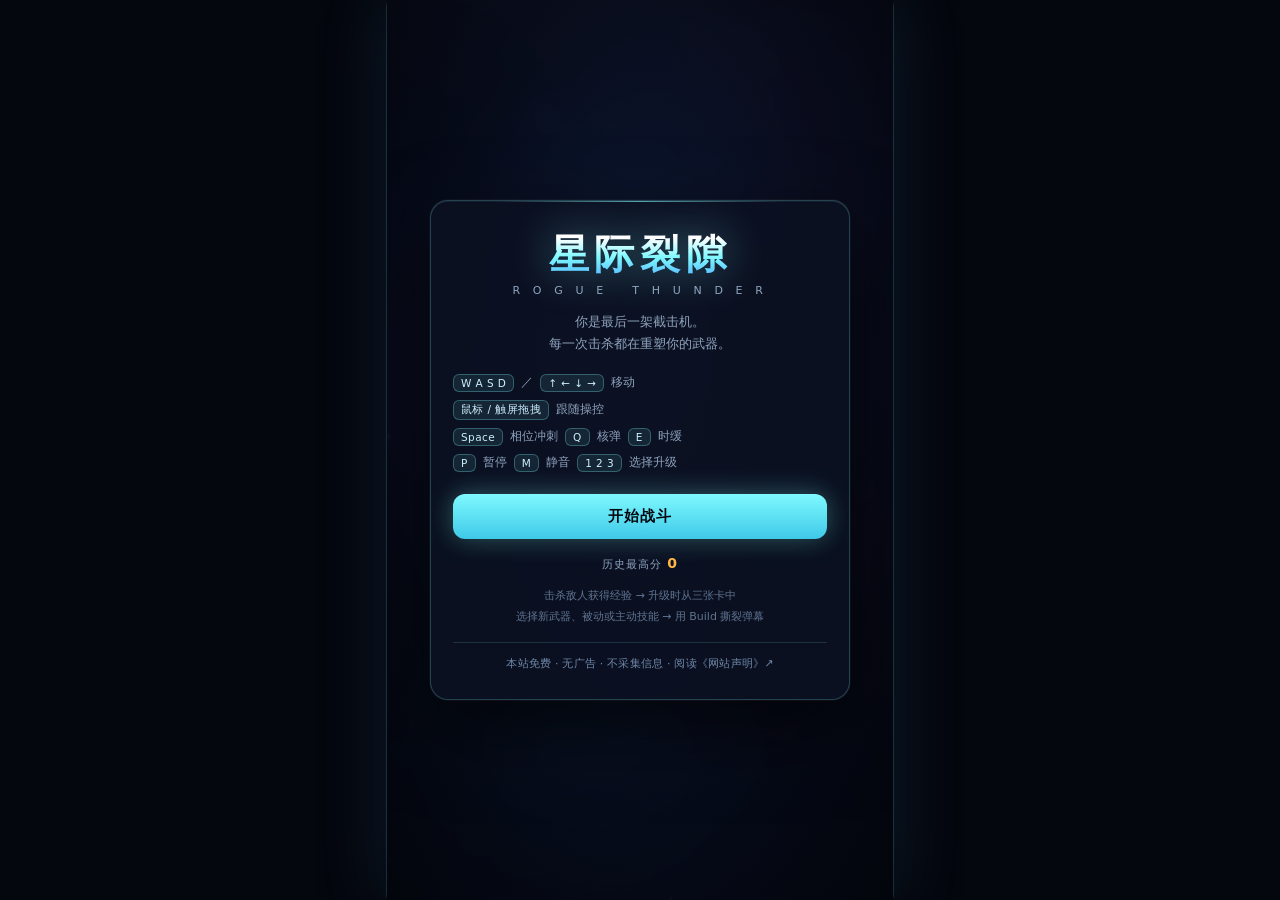
==== games/thunder-rogue/index.html @ db8b1dd6 "fix(site): 修线上事故 —— /rogue 无尾斜杠导致子资源全 404，页面变成一片纯文字 事故现象 - 打开 https://www.xiuxianmoni.me/rogue 只有一坨没" ====
<!DOCTYPE html>
<html lang="zh-CN">
<head>
<meta charset="UTF-8">
<meta name="viewport" content="width=device-width,initial-scale=1,maximum-scale=1,user-scalable=no,viewport-fit=cover">
<title>星际裂隙 · ROGUE THUNDER</title>
<meta name="description" content="竖屏弹幕 Roguelite：自动开火，你只负责走位。8 种武器、15 项被动、3 个主动技滚成一套只属于这局的 Build，每 5 波一个 Boss。免费无广告，免注册，进度只存在本机。">
<meta name="theme-color" content="#05070e">
<meta name="color-scheme" content="dark">
<link rel="canonical" href="https://xiuxianmoni.me/rogue/">
<meta property="og:type" content="website">
<meta property="og:site_name" content="游戏大厅">
<meta property="og:title" content="星际裂隙 · ROGUE THUNDER">
<meta property="og:description" content="竖屏弹幕 Roguelite：自动开火，你只负责走位。免费、无广告、免注册。">
<meta property="og:url" content="https://xiuxianmoni.me/rogue/">
<meta property="og:locale" content="zh_CN">
<link rel="icon" href="data:image/svg+xml,%3Csvg xmlns='http://www.w3.org/2000/svg' viewBox='0 0 32 32'%3E%3Crect width='32' height='32' rx='6' fill='%23070b18'/%3E%3Cpath d='M16 7 L23 25 L16 21 L9 25 Z' fill='%237ef9ff'/%3E%3C/svg%3E">
<script type="application/ld+json">
{"@context":"https://schema.org","@type":"VideoGame","name":"星际裂隙 · ROGUE THUNDER","url":"https://xiuxianmoni.me/rogue/","description":"竖屏弹幕 Roguelite，自动开火 + 走位闪避 + 升级三选一","genre":["弹幕射击","Roguelite","街机"],"gamePlatform":["Web","Mobile Web"],"applicationCategory":"Game","operatingSystem":"任意支持现代浏览器的系统","inLanguage":"zh-CN","offers":{"@type":"Offer","price":"0","priceCurrency":"CNY"},"numberOfPlayers":{"@type":"QuantitativeValue","value":1}}
</script>
<!-- 子路径资源基准（subpathBase）—— 别删，删了线上就是「一坨没样式的纯文字」。
     本站 /rogue 是「无尾斜杠的目录地址」（vercel.json：trailingSlash:false），它直接返回本页、
     不做重定向，于是浏览器把 css/style.css 解析成 /css/style.css、js/game.js 解析成 /js/game.js
     → 全部 404 → 没样式、没脚本，所有弹层裸露堆在页面上（2026-09-29 线上实际事故）。
     这里按实际 location.pathname 补出目录基准，使 /rogue、/rogue/、/rogue/index.html 三种入口都能正常加载；
     本地用 file:// 直接打开时跳过（那时相对路径本来就是对的）。
     守卫：scripts/verify-site.mjs 与 scripts/verify-online.mjs 都会检查本标记。 -->
<script id="subpathBase">
(function () {
  if (location.protocol === 'file:') return;
  var p = location.pathname;
  if (!/\/$/.test(p)) p = /\.[a-z0-9]+$/i.test(p) ? p.replace(/[^/]*$/, '') : p + '/';
  var b = document.createElement('base');
  b.href = p;
  document.head.appendChild(b);
})();
</script>
<link rel="stylesheet" href="css/style.css">
</head>
<body>
<div id="app">
  <div id="stage">
   <div id="frame">
    <canvas id="cv"></canvas>

    <!-- ======================== HUD ======================== -->
    <div id="hud" class="hidden">
      <div class="hud-top">
        <div class="hud-col-left">
          <div class="lv-row">
            <span class="lv-badge">Lv <b id="hudLevel">1</b></span>
            <span class="combo" id="hudCombo"></span>
          </div>
          <div class="bar hpbar">
            <i id="hudHp"></i>
            <span class="shbar" id="hudShield"></span>
            <em id="hudHpTxt">100 / 100</em>
          </div>
          <div class="bar xpbar"><i id="hudXp"></i></div>
        </div>
        <div class="hud-col-right">
          <div class="wave-tag">WAVE <b id="hudWave">1</b></div>
          <div class="score" id="hudScore">0</div>
          <div class="sub" id="hudKills">击杀 0</div>
        </div>
      </div>

      <div class="hud-bottom">
        <div class="loadout" id="hudLoadout"></div>
        <div class="abilities" id="hudAbilities"></div>
      </div>
    </div>

    <!-- ======================== 横幅 ======================== -->
    <div id="banner" class="banner"></div>
    <div id="toast" class="toast"></div>
    <div id="bossbar" class="bossbar hidden">
      <div class="bb-name" id="bbName">裂隙核心</div>
      <div class="bb-track"><i id="bbFill"></i><u id="bbPhase"></u></div>
    </div>

    <!-- ======================== 主菜单 ======================== -->
    <div id="menu" class="overlay">
      <div class="panel">
        <div class="logo">
          <h1>星际裂隙</h1>
          <p class="sub-en">R O G U E &nbsp; T H U N D E R</p>
        </div>
        <p class="tagline">你是最后一架截击机。<br>每一次击杀都在重塑你的武器。</p>

        <div class="keys">
          <div class="key-item"><kbd>W A S D</kbd><span>／</span><kbd>↑ ← ↓ →</kbd><span>移动</span></div>
          <div class="key-item"><kbd>鼠标 / 触屏拖拽</kbd><span>跟随操控</span></div>
          <div class="key-item"><kbd>Space</kbd><span>相位冲刺</span><kbd>Q</kbd><span>核弹</span><kbd>E</kbd><span>时缓</span></div>
          <div class="key-item"><kbd>P</kbd><span>暂停</span><kbd>M</kbd><span>静音</span><kbd>1 2 3</kbd><span>选择升级</span></div>
        </div>

        <button id="btnStart" class="btn primary">开始战斗</button>
        <div class="best">历史最高分 <b id="menuBest">0</b></div>
        <p class="hint">击杀敌人获得经验 → 升级时从三张卡中<br>选择新武器、被动或主动技能 → 用 Build 撕裂弹幕</p>
        <p class="site-note">
          <a href="../notice.html" target="_blank" rel="noopener">本站免费 · 无广告 · 不采集信息 · 阅读《网站声明》↗</a>
        </p>
      </div>
    </div>

    <!-- ======================== 升级三选一 ======================== -->
    <div id="levelup" class="overlay hidden">
      <div class="panel lvup-panel">
        <div class="lvup-head">
          <h2>等级提升 <b id="lvupLevel">2</b></h2>
          <p>选择一项强化</p>
        </div>
        <div class="cards" id="cards"></div>
        <div class="lvup-foot">
          <button id="btnReroll" class="btn ghost">重随 <b id="rerollCount">1</b> 次</button>
          <button id="btnBan" class="btn ghost">跳过 +回血</button>
        </div>
      </div>
    </div>

    <!-- ======================== 暂停 ======================== -->
    <div id="pause" class="overlay hidden">
      <div class="panel narrow">
        <h2>已暂停</h2>
        <p class="tagline">按 <kbd>P</kbd> 或点击继续</p>
        <button id="btnResume" class="btn primary">继续</button>
        <button id="btnQuit" class="btn ghost">放弃本次战斗</button>
      </div>
    </div>

    <!-- ======================== 结算 ======================== -->
    <div id="over" class="overlay hidden">
      <div class="panel">
        <h2 id="overTitle">舰体损毁</h2>
        <p class="tagline" id="overRank"></p>
        <div class="stats" id="overStats"></div>
        <div class="build-list" id="overBuild"></div>
        <button id="btnRetry" class="btn primary">再次出击</button>
        <button id="btnMenu" class="btn ghost">返回主菜单</button>
      </div>
    </div>
   </div>
  </div>
</div>

<script src="js/utils.js"></script>
<script src="js/audio.js"></script>
<script src="js/entities.js"></script>
<script src="js/upgrades.js"></script>
<script src="js/waves.js"></script>
<script src="js/game.js"></script>
</body>
</html>
---- games/thunder-rogue/css/style.css ----
/* =========================================================
   星际裂隙 · ROGUE THUNDER  —  UI / 舞台样式
   ========================================================= */
*{margin:0;padding:0;box-sizing:border-box;-webkit-tap-highlight-color:transparent}
:root{
  --cyan:#7ef9ff; --blue:#4ea8ff; --violet:#b06bff; --gold:#ffb545;
  --pink:#ff5c8a; --green:#7cffb2; --red:#ff5566;
  --ink:#e8f2ff; --dim:#8fa3bf;
  --panel:rgba(12,18,34,.88); --line:rgba(126,249,255,.22);
  --font:"HarmonyOS Sans SC","PingFang SC","Microsoft YaHei",system-ui,-apple-system,sans-serif;
}
html,body{height:100%;overflow:hidden;background:#05070e;font-family:var(--font);color:var(--ink)}
body{display:flex;align-items:center;justify-content:center}

#app{width:100%;height:100%;display:flex;align-items:center;justify-content:center}
#stage{position:relative;display:flex;align-items:center;justify-content:center;width:100%;height:100%}
/* frame 由 JS 精确设定为 canvas 的显示尺寸，HUD / 覆盖层全部相对它定位 */
#frame{position:relative;flex:0 0 auto;touch-action:none}
#cv{display:block;background:#05070e;touch-action:none;
    box-shadow:0 0 0 1px rgba(126,249,255,.14),0 0 70px rgba(78,168,255,.16),0 20px 60px rgba(0,0,0,.7);
    border-radius:6px;cursor:crosshair}

.hidden{display:none !important}

/* ===================== HUD ===================== */
#hud{position:absolute;inset:0;pointer-events:none;font-size:13px;
     display:flex;flex-direction:column;justify-content:space-between;padding:10px 12px}
.hud-top{display:flex;justify-content:space-between;align-items:flex-start;gap:10px}
.hud-col-left{flex:1;max-width:56%}
.hud-col-right{text-align:right}
.lv-row{display:flex;align-items:center;gap:8px;margin-bottom:5px}
.lv-badge{font-size:12px;letter-spacing:.06em;color:#05070e;background:linear-gradient(180deg,var(--cyan),var(--blue));
  padding:2px 8px;border-radius:20px;font-weight:700;box-shadow:0 0 14px rgba(126,249,255,.5)}
.lv-badge b{font-size:13px}
.combo{font-size:12px;font-weight:700;color:var(--gold);text-shadow:0 0 10px rgba(255,181,69,.7);opacity:0;transition:opacity .2s}
.combo.on{opacity:1}

.bar{position:relative;height:9px;border-radius:6px;background:rgba(255,255,255,.08);
     overflow:hidden;margin-bottom:4px;border:1px solid rgba(255,255,255,.07)}
.bar i{position:absolute;inset:0;width:100%;transform-origin:left;border-radius:6px;transition:transform .16s linear}
.hpbar i{background:linear-gradient(90deg,#ff5566,#ff8f6b)}
.hpbar{height:11px}
.hpbar .shbar{position:absolute;left:0;bottom:0;height:3px;width:100%;transform-origin:left;
   transform:scaleX(0);border-radius:3px;
   background:linear-gradient(90deg,rgba(78,168,255,.98),rgba(126,249,255,.98));
   box-shadow:0 0 9px rgba(78,168,255,.9);transition:transform .18s linear}
.hpbar em{position:absolute;inset:0 0 3px 0;display:flex;align-items:center;justify-content:center;
   font-size:8px;font-style:normal;letter-spacing:.04em;color:#fff;text-shadow:0 1px 3px #000;font-weight:600}
.xpbar{height:5px}
.xpbar i{background:linear-gradient(90deg,var(--cyan),#a9ffe8)}

.wave-tag{font-size:11px;letter-spacing:.14em;color:var(--dim)}
.wave-tag b{font-size:17px;color:var(--ink);letter-spacing:0}
.score{font-size:20px;font-weight:800;letter-spacing:.02em;
  background:linear-gradient(180deg,#fff,var(--cyan));-webkit-background-clip:text;background-clip:text;color:transparent}
.sub{font-size:10px;color:var(--dim);letter-spacing:.06em}

.hud-bottom{display:flex;justify-content:space-between;align-items:flex-end;gap:8px}
.loadout{display:flex;gap:5px;flex-wrap:wrap;max-width:60%}
.wchip{display:flex;align-items:center;gap:3px;font-size:10px;padding:2px 6px;border-radius:20px;
  background:rgba(10,18,34,.72);border:1px solid rgba(126,249,255,.2);color:#cfe4ff;backdrop-filter:blur(4px)}
.wchip b{font-size:11px;color:var(--cyan)}
.wchip.epic{border-color:rgba(176,107,255,.5)}
.wchip.epic b{color:var(--violet)}
.abilities{display:flex;gap:5px}
.ab{width:34px;height:34px;border-radius:9px;display:flex;flex-direction:column;align-items:center;justify-content:center;
  background:rgba(10,18,34,.78);border:1px solid rgba(126,249,255,.24);font-size:15px;position:relative;overflow:hidden}
.ab small{font-size:7px;color:var(--dim);letter-spacing:.04em}
.ab .cd{position:absolute;inset:0;background:rgba(255,255,255,.28);transform-origin:bottom;pointer-events:none}
.ab.off{opacity:.32}

/* ===================== 横幅 / 提示 ===================== */
.banner{position:absolute;top:31%;left:0;right:0;text-align:center;pointer-events:none;
  font-size:30px;font-weight:800;letter-spacing:.22em;opacity:0;
  text-shadow:0 0 24px rgba(126,249,255,.8),0 4px 18px #000;color:#fff}
.banner.show{animation:bannerIn .95s ease-out}
.banner.danger{color:#ffd9de;text-shadow:0 0 24px rgba(255,85,102,.9),0 4px 18px #000}
@keyframes bannerIn{
  0%{opacity:0;transform:scale(.75) translateY(14px);letter-spacing:.5em}
  22%{opacity:1;transform:scale(1) translateY(0);letter-spacing:.22em}
  75%{opacity:1}
  100%{opacity:0;transform:scale(1.06)}
}
.toast{position:absolute;top:58%;left:0;right:0;text-align:center;pointer-events:none;
  font-size:14px;font-weight:700;color:var(--gold);opacity:0;letter-spacing:.1em;
  text-shadow:0 0 16px rgba(255,181,69,.8),0 2px 10px #000}
.toast.show{animation:toastIn 1.5s ease-out}
@keyframes toastIn{0%{opacity:0;transform:translateY(10px)}20%{opacity:1;transform:none}70%{opacity:1}100%{opacity:0}}

.bossbar{position:absolute;top:74px;left:6%;right:6%;pointer-events:none}
.bb-name{font-size:11px;letter-spacing:.24em;color:#ffd9de;text-align:center;margin-bottom:4px;
  text-shadow:0 0 14px rgba(255,85,102,.8)}
.bb-track{position:relative;height:11px;border-radius:7px;background:rgba(255,255,255,.07);
  border:1px solid rgba(255,85,102,.35);overflow:hidden}
.bb-track i{position:absolute;inset:0;transform-origin:left;transform:scaleX(1);
  background:linear-gradient(90deg,#ff2d55,#ff7a5c,#ffb545);transition:transform .12s linear;
  box-shadow:0 0 18px rgba(255,85,102,.7)}
.bb-track u{position:absolute;top:0;bottom:0;width:2px;background:rgba(255,255,255,.55);left:70%;
  transition:left .3s ease,opacity .3s;opacity:.9}
.bb-track u.hide{opacity:0}

/* ===================== 覆盖层 ===================== */
.overlay{position:absolute;inset:0;display:flex;align-items:center;justify-content:center;
  background:radial-gradient(ellipse at 50% 40%,rgba(12,22,48,.82),rgba(3,5,12,.95));
  backdrop-filter:blur(9px);z-index:20;padding:18px;overflow:auto}
.panel{background:var(--panel);border:1px solid var(--line);border-radius:18px;padding:26px 22px;
  width:min(420px,100%);max-height:96%;overflow:auto;text-align:center;position:relative;
  box-shadow:0 0 0 1px rgba(255,255,255,.03),0 30px 80px rgba(0,0,0,.65),inset 0 1px 0 rgba(255,255,255,.06)}
.panel.narrow{width:min(320px,100%)}
.panel::before{content:"";position:absolute;top:0;left:16%;right:16%;height:1px;
  background:linear-gradient(90deg,transparent,var(--cyan),transparent);opacity:.6}

h1{font-size:40px;letter-spacing:.14em;font-weight:800;
  background:linear-gradient(180deg,#fff 20%,var(--cyan) 55%,var(--blue));
  -webkit-background-clip:text;background-clip:text;color:transparent;
  filter:drop-shadow(0 0 22px rgba(126,249,255,.45))}
h2{font-size:22px;letter-spacing:.1em;font-weight:800;margin-bottom:6px}
h2 b{color:var(--cyan)}
.sub-en{font-size:11px;letter-spacing:.42em;color:var(--dim);margin-top:2px}
.logo{margin-bottom:14px}
.tagline{font-size:12.5px;line-height:1.8;color:var(--dim);margin:10px 0 18px}

.keys{display:flex;flex-direction:column;gap:8px;margin:16px 0 22px;text-align:left}
.key-item{display:flex;align-items:center;gap:7px;font-size:11.5px;color:var(--dim);flex-wrap:wrap}
kbd{display:inline-block;padding:2px 7px;border-radius:6px;font-size:10.5px;font-family:var(--font);
  background:rgba(126,249,255,.09);border:1px solid rgba(126,249,255,.28);color:#cdefff;letter-spacing:.04em}

.btn{display:block;width:100%;padding:13px;margin-top:10px;border:none;border-radius:12px;cursor:pointer;
  font-family:var(--font);font-size:14.5px;font-weight:700;letter-spacing:.08em;transition:.18s;color:#05070e;
  background:linear-gradient(180deg,var(--cyan),#3fc9e8);box-shadow:0 0 26px rgba(126,249,255,.35),0 6px 18px rgba(0,0,0,.4)}
.btn:hover{filter:brightness(1.12);transform:translateY(-1px)}
.btn:active{transform:translateY(1px)}
.btn.ghost{background:transparent;color:var(--dim);border:1px solid rgba(255,255,255,.14);box-shadow:none;font-size:13px;padding:10px}
.btn.ghost:hover{color:var(--ink);border-color:rgba(126,249,255,.45)}
.best{margin-top:16px;font-size:11px;color:var(--dim);letter-spacing:.1em}
.best b{color:var(--gold);font-size:14px}
.hint{font-size:11px;line-height:1.9;color:#5f7391;margin-top:14px}
/* 站点声明入口：与《游戏大厅》的声明保持同一条口径（免费 / 无广告 / 不采集） */
.site-note{margin-top:14px;padding-top:12px;border-top:1px solid rgba(126,249,255,.14);font-size:11px;line-height:1.7}
.site-note a{color:#6f87a8;text-decoration:none;letter-spacing:.02em}
.site-note a:hover{color:var(--cyan)}
.site-note a:focus-visible{outline:2px solid var(--cyan);outline-offset:3px;border-radius:4px}

/* ===================== 升级卡 ===================== */
.lvup-panel{width:min(470px,100%)}
.lvup-head h2{margin-bottom:3px}
.lvup-head p{font-size:11.5px;color:var(--dim);letter-spacing:.14em;margin-bottom:18px}
.cards{display:flex;flex-direction:column;gap:11px}
.card{position:relative;display:flex;gap:13px;align-items:center;text-align:left;cursor:pointer;
  padding:14px 15px;border-radius:14px;background:rgba(16,24,42,.9);
  border:1px solid rgba(255,255,255,.1);transition:.16s;overflow:hidden}
.card:hover{transform:translateY(-2px);border-color:currentColor}
.card::after{content:"";position:absolute;left:0;top:0;bottom:0;width:3px;background:currentColor;box-shadow:0 0 16px currentColor}
.card .ico{width:44px;height:44px;flex:0 0 44px;border-radius:11px;display:flex;align-items:center;justify-content:center;
  font-size:23px;background:rgba(255,255,255,.05);border:1px solid rgba(255,255,255,.1)}
.card .body{flex:1;min-width:0}
.card .nm{font-size:15px;font-weight:700;display:flex;align-items:center;gap:7px;color:var(--ink)}
.card .lvl{font-size:9.5px;padding:1px 6px;border-radius:20px;background:rgba(255,255,255,.1);
  color:var(--dim);letter-spacing:.06em;font-weight:600}
.card .ds{font-size:11.5px;color:var(--dim);line-height:1.55;margin-top:5px}
.card .tags{display:flex;gap:5px;margin-top:7px;flex-wrap:wrap}
.card .tag{font-size:9px;letter-spacing:.1em;padding:1.5px 7px;border-radius:5px;
  background:rgba(255,255,255,.06);color:#8fa3bf}
.card .key{position:absolute;top:8px;right:10px;font-size:9.5px;color:#4b5c76;letter-spacing:.05em}
.card.is-new{animation:cardPop .34s cubic-bezier(.2,1.4,.5,1) backwards}
@keyframes cardPop{from{opacity:0;transform:translateY(16px) scale(.96)}to{opacity:1;transform:none}}

.r-common{color:#8fa3bf}
.r-rare{color:var(--blue)}
.r-epic{color:var(--violet)}
.r-legend{color:var(--gold)}
.lvup-foot{display:flex;gap:9px;margin-top:16px}
.lvup-foot .btn{margin-top:0}

/* ===================== 结算 ===================== */
.stats{display:grid;grid-template-columns:1fr 1fr;gap:9px;margin:18px 0}
.stat{background:rgba(255,255,255,.04);border-radius:11px;padding:11px 8px;border:1px solid rgba(255,255,255,.07)}
.stat b{display:block;font-size:19px;font-weight:800;color:var(--cyan);letter-spacing:.02em}
.stat span{font-size:10px;color:var(--dim);letter-spacing:.12em}
#overRank{font-size:13px;color:var(--gold);letter-spacing:.16em;font-weight:700}
.build-list{display:flex;flex-wrap:wrap;gap:6px;justify-content:center;margin-bottom:18px}
.build-list .wchip{font-size:10px}
@media (max-height:720px){
  .panel{padding:20px 18px}
  h1{font-size:32px}
  .cards{gap:9px}
  .card{padding:11px 13px}
  .card .ico{width:38px;height:38px;flex-basis:38px;font-size:20px}
}
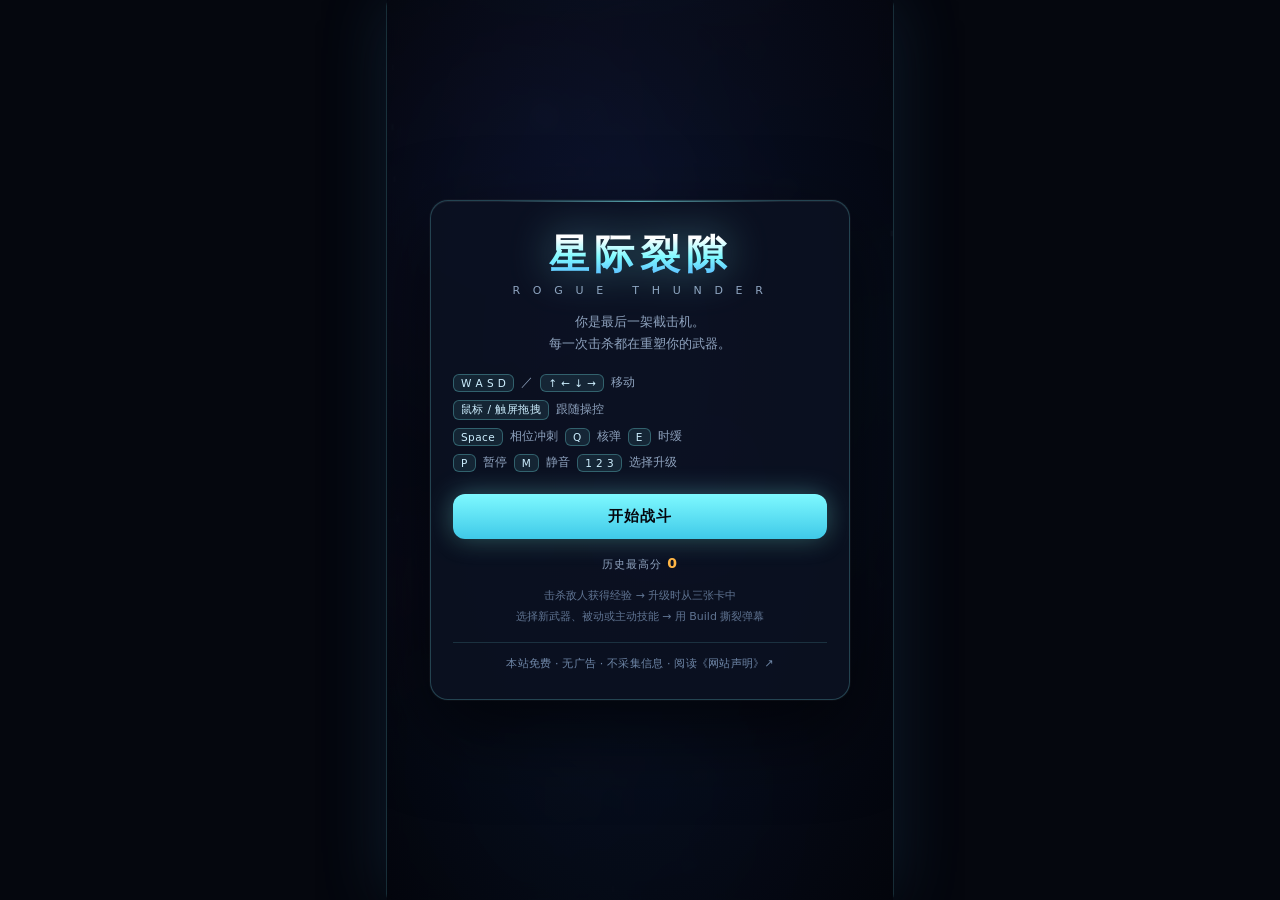
==== commit 46402183: "fix(site): 用服务端正解修 /rogue —— vercel.json 开 trailingSlash:true 上一次为什么没修好 - 第一次尝试是「页内 JS 注入 <base>」（su" ====
--- a/games/thunder-rogue/index.html
+++ b/games/thunder-rogue/index.html
@@ -18,11 +18,14 @@
 <script type="application/ld+json">
 {"@context":"https://schema.org","@type":"VideoGame","name":"星际裂隙 · ROGUE THUNDER","url":"https://xiuxianmoni.me/rogue/","description":"竖屏弹幕 Roguelite，自动开火 + 走位闪避 + 升级三选一","genre":["弹幕射击","Roguelite","街机"],"gamePlatform":["Web","Mobile Web"],"applicationCategory":"Game","operatingSystem":"任意支持现代浏览器的系统","inLanguage":"zh-CN","offers":{"@type":"Offer","price":"0","priceCurrency":"CNY"},"numberOfPlayers":{"@type":"QuantitativeValue","value":1}}
 </script>
-<!-- 子路径资源基准（subpathBase）—— 别删，删了线上就是「一坨没样式的纯文字」。
-     本站 /rogue 是「无尾斜杠的目录地址」（vercel.json：trailingSlash:false），它直接返回本页、
-     不做重定向，于是浏览器把 css/style.css 解析成 /css/style.css、js/game.js 解析成 /js/game.js
-     → 全部 404 → 没样式、没脚本，所有弹层裸露堆在页面上（2026-09-29 线上实际事故）。
-     这里按实际 location.pathname 补出目录基准，使 /rogue、/rogue/、/rogue/index.html 三种入口都能正常加载；
+<!-- 子路径资源基准（subpathBase）—— 线上事故的第二道保险。
+     事故（2026-09-29）：本页曾经在「无尾斜杠」的地址 /rogue 上直接交付（vercel.json 当时是
+     trailingSlash:false），浏览器于是把 css/style.css 解析成 /css/style.css、js/game.js 解析成
+     /js/game.js → 全部 404 → 页面变成「一坨没样式的纯文字、升级/暂停弹层全部裸露堆叠」。
+     主修法在服务端：vercel.json 已改 trailingSlash:true，/rogue 会 308 到 /rogue/，
+     相对子资源从此天然解析正确（不依赖 JS）。
+     本脚本是给「不读 vercel.json 的托管平台」和「直接落到无尾斜杠地址」兜底的：
+     按 location.pathname 补出目录基准，使 /rogue、/rogue/、/rogue/index.html 三种入口都能加载；
      本地用 file:// 直接打开时跳过（那时相对路径本来就是对的）。
      守卫：scripts/verify-site.mjs 与 scripts/verify-online.mjs 都会检查本标记。 -->
 <script id="subpathBase">
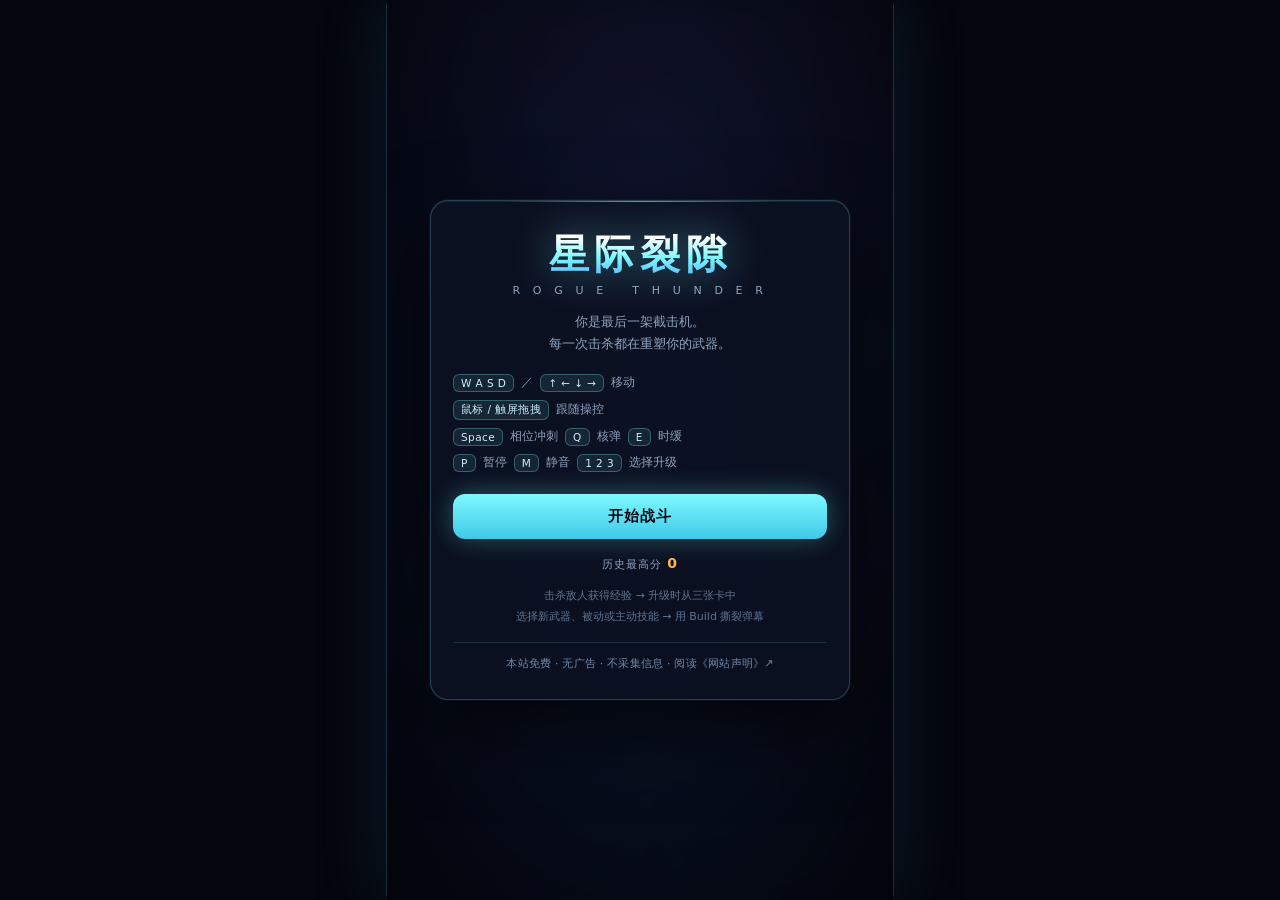
==== commit 28a9a869: "fix(site): 修 CSP base-uri 'none' 静默拦掉 subpathBase 兜底 上一提交给 rogue 页加了 <base> 兜底（subpathBase），但 CSP 里是" ====
--- a/games/thunder-rogue/index.html
+++ b/games/thunder-rogue/index.html
@@ -27,7 +27,11 @@
      本脚本是给「不读 vercel.json 的托管平台」和「直接落到无尾斜杠地址」兜底的：
      按 location.pathname 补出目录基准，使 /rogue、/rogue/、/rogue/index.html 三种入口都能加载；
      本地用 file:// 直接打开时跳过（那时相对路径本来就是对的）。
-     守卫：scripts/verify-site.mjs 与 scripts/verify-online.mjs 都会检查本标记。 -->
+     ⚠ 本脚本注入的是 <base>，而 <base> 受 CSP 的 base-uri 管：
+       vercel.json 与 site/_headers 必须是 base-uri 'self'。
+       若写成 base-uri 'none'，浏览器会「静默」丢弃这个 <base>（控制台只留一条 violation），
+       兜底就变成了摆设 —— 主修法（服务端 308）仍在，但第二道保险没了。
+       守卫：scripts/verify-site.mjs 会同时检查本标记与 base-uri 取值。 -->
 <script id="subpathBase">
 (function () {
   if (location.protocol === 'file:') return;
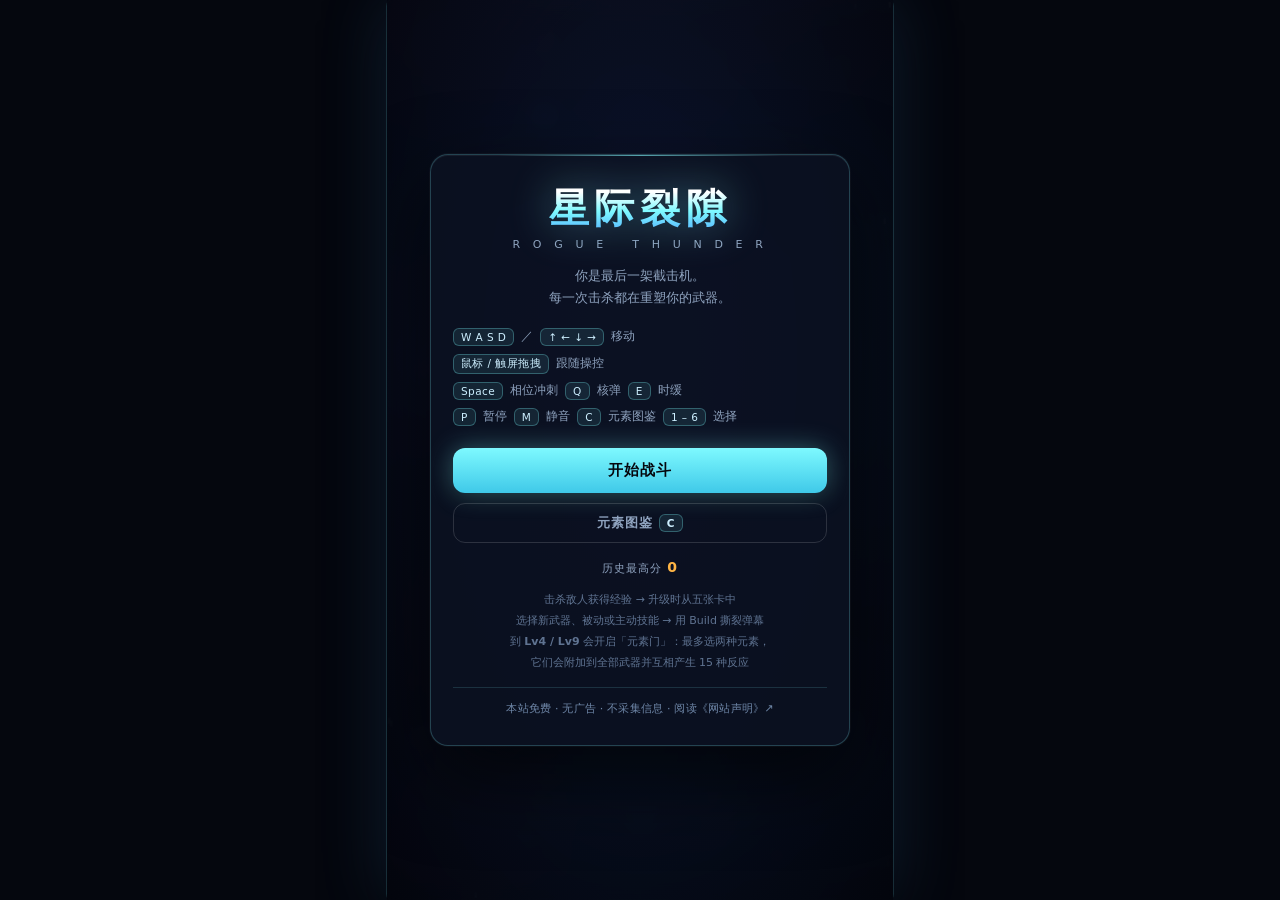
==== commit 13178edc: "feat(rogue): 元素觉醒系统 + 卡池扩至 54 张 + 19 种敌机 / 5 Boss 按《扩充设计文档-元素与内容扩容》实现全部升级方案。  元素系统（新增 js/elements.js" ====
--- a/games/thunder-rogue/index.html
+++ b/games/thunder-rogue/index.html
@@ -4,7 +4,7 @@
 <meta charset="UTF-8">
 <meta name="viewport" content="width=device-width,initial-scale=1,maximum-scale=1,user-scalable=no,viewport-fit=cover">
 <title>星际裂隙 · ROGUE THUNDER</title>
-<meta name="description" content="竖屏弹幕 Roguelite：自动开火，你只负责走位。8 种武器、15 项被动、3 个主动技滚成一套只属于这局的 Build，每 5 波一个 Boss。免费无广告，免注册，进度只存在本机。">
+<meta name="description" content="竖屏弹幕 Roguelite：自动开火，你只负责走位。8 种武器、54 张升级卡、6 元素 × 15 反应、19 种敌机、5 个 Boss 起递归缝合，滚成一套只属于这局的 Build，每 5 波一个 Boss。免费无广告，免注册，进度只存在本机。">
 <meta name="theme-color" content="#05070e">
 <meta name="color-scheme" content="dark">
 <link rel="canonical" href="https://xiuxianmoni.me/rogue/">
@@ -64,6 +64,8 @@
             <em id="hudHpTxt">100 / 100</em>
           </div>
           <div class="bar xpbar"><i id="hudXp"></i></div>
+          <div class="bar energybar hidden" id="energyBar"><i id="hudEnergy"></i></div>
+          <div class="elems" id="hudElems"></div>
         </div>
         <div class="hud-col-right">
           <div class="wave-tag">WAVE <b id="hudWave">1</b></div>
@@ -99,19 +101,21 @@
           <div class="key-item"><kbd>W A S D</kbd><span>／</span><kbd>↑ ← ↓ →</kbd><span>移动</span></div>
           <div class="key-item"><kbd>鼠标 / 触屏拖拽</kbd><span>跟随操控</span></div>
           <div class="key-item"><kbd>Space</kbd><span>相位冲刺</span><kbd>Q</kbd><span>核弹</span><kbd>E</kbd><span>时缓</span></div>
-          <div class="key-item"><kbd>P</kbd><span>暂停</span><kbd>M</kbd><span>静音</span><kbd>1 2 3</kbd><span>选择升级</span></div>
+          <div class="key-item"><kbd>P</kbd><span>暂停</span><kbd>M</kbd><span>静音</span><kbd>C</kbd><span>元素图鉴</span><kbd>1 – 6</kbd><span>选择</span></div>
         </div>
 
         <button id="btnStart" class="btn primary">开始战斗</button>
+        <button id="btnCodex" class="btn ghost">元素图鉴 <kbd>C</kbd></button>
         <div class="best">历史最高分 <b id="menuBest">0</b></div>
-        <p class="hint">击杀敌人获得经验 → 升级时从三张卡中<br>选择新武器、被动或主动技能 → 用 Build 撕裂弹幕</p>
+        <p class="hint">击杀敌人获得经验 → 升级时从五张卡中<br>选择新武器、被动或主动技能 → 用 Build 撕裂弹幕<br>
+          到 <b>Lv4 / Lv9</b> 会开启「元素门」：最多选两种元素，<br>它们会附加到全部武器并互相产生 15 种反应</p>
         <p class="site-note">
           <a href="../notice.html" target="_blank" rel="noopener">本站免费 · 无广告 · 不采集信息 · 阅读《网站声明》↗</a>
         </p>
       </div>
     </div>
 
-    <!-- ======================== 升级三选一 ======================== -->
+    <!-- ======================== 升级五选一 ======================== -->
     <div id="levelup" class="overlay hidden">
       <div class="panel lvup-panel">
         <div class="lvup-head">
@@ -126,12 +130,37 @@
       </div>
     </div>
 
+    <!-- ======================== 元素门（Lv4 / Lv9） ======================== -->
+    <div id="elementPick" class="overlay hidden">
+      <div class="panel lvup-panel elempick-panel">
+        <div class="lvup-head">
+          <h2>元素觉醒 <b id="elemPickLv">4</b></h2>
+          <p id="elemPickTip">选择一种元素 —— 它会附加到你的全部武器上</p>
+        </div>
+        <div class="elems-pick" id="elemCards"></div>
+        <p class="elem-foot">不可重随 · 不可跳过 · 最多两种元素</p>
+      </div>
+    </div>
+
+    <!-- ======================== 元素图鉴 ======================== -->
+    <div id="codex" class="overlay hidden">
+      <div class="panel codex-panel">
+        <div class="lvup-head">
+          <h2>元素图鉴</h2>
+          <p>六元素 · 十五反应</p>
+        </div>
+        <div class="codex-body" id="codexBody"></div>
+        <button id="btnCodexClose" class="btn ghost">关闭</button>
+      </div>
+    </div>
+
     <!-- ======================== 暂停 ======================== -->
     <div id="pause" class="overlay hidden">
       <div class="panel narrow">
         <h2>已暂停</h2>
         <p class="tagline">按 <kbd>P</kbd> 或点击继续</p>
         <button id="btnResume" class="btn primary">继续</button>
+        <button id="btnCodexPause" class="btn ghost">元素图鉴 <kbd>C</kbd></button>
         <button id="btnQuit" class="btn ghost">放弃本次战斗</button>
       </div>
     </div>
@@ -153,6 +182,7 @@
 
 <script src="js/utils.js"></script>
 <script src="js/audio.js"></script>
+<script src="js/elements.js"></script>
 <script src="js/entities.js"></script>
 <script src="js/upgrades.js"></script>
 <script src="js/waves.js"></script>
--- a/games/thunder-rogue/css/style.css
+++ b/games/thunder-rogue/css/style.css
@@ -7,6 +7,9 @@
   --pink:#ff5c8a; --green:#7cffb2; --red:#ff5566;
   --ink:#e8f2ff; --dim:#8fa3bf;
   --panel:rgba(12,18,34,.88); --line:rgba(126,249,255,.22);
+  /* 元素色令牌：JS 会在具体节点上内联覆盖（--ec 元素主色 / --bd 反应边框色 / --mix 混合色），
+     这里给一份中性兜底，保证「脚本未注入」时徽章、反应卡、图鉴也有可读配色 */
+  --ec:#9fb4d4; --bd:#9fb4d4; --mix:#9fb4d4;
   --font:"HarmonyOS Sans SC","PingFang SC","Microsoft YaHei",system-ui,-apple-system,sans-serif;
 }
 html,body{height:100%;overflow:hidden;background:#05070e;font-family:var(--font);color:var(--ink)}
@@ -48,6 +51,15 @@
    font-size:8px;font-style:normal;letter-spacing:.04em;color:#fff;text-shadow:0 1px 3px #000;font-weight:600}
 .xpbar{height:5px}
 .xpbar i{background:linear-gradient(90deg,var(--cyan),#a9ffe8)}
+/* 能量条（持续光束 t_lance）：半宽细条 + 耗尽闪烁 */
+.energybar{height:5px;width:62%}
+.energybar i{background:linear-gradient(90deg,#7ef9ff,#d9c2ff)}
+.energybar.low i{background:linear-gradient(90deg,#ff5566,#ff8f6b);animation:elow .45s infinite alternate}
+@keyframes elow{from{opacity:.4}to{opacity:1}}
+/* 元素徽章（最多 2 个） */
+.elems{display:flex;gap:4px;margin-top:5px;flex-wrap:wrap}
+.echip{font-size:9.5px;padding:1.5px 7px;border-radius:20px;font-weight:700;
+  color:var(--ec);border:1px solid var(--ec);background:rgba(0,0,0,.35)}
 
 .wave-tag{font-size:11px;letter-spacing:.14em;color:var(--dim)}
 .wave-tag b{font-size:17px;color:var(--ink);letter-spacing:0}
@@ -141,36 +153,74 @@
 .site-note a:hover{color:var(--cyan)}
 .site-note a:focus-visible{outline:2px solid var(--cyan);outline-offset:3px;border-radius:4px}
 
-/* ===================== 升级卡 ===================== */
+/* ===================== 升级卡（五选一 / 六选一：卡高压缩到 ≤62px 量级） ===================== */
 .lvup-panel{width:min(470px,100%)}
 .lvup-head h2{margin-bottom:3px}
-.lvup-head p{font-size:11.5px;color:var(--dim);letter-spacing:.14em;margin-bottom:18px}
-.cards{display:flex;flex-direction:column;gap:11px}
-.card{position:relative;display:flex;gap:13px;align-items:center;text-align:left;cursor:pointer;
-  padding:14px 15px;border-radius:14px;background:rgba(16,24,42,.9);
+.lvup-head p{font-size:11.5px;color:var(--dim);letter-spacing:.14em;margin-bottom:14px}
+.cards{display:flex;flex-direction:column;gap:8px}
+.card{position:relative;display:flex;gap:11px;align-items:center;text-align:left;cursor:pointer;
+  padding:9px 12px;border-radius:12px;background:rgba(16,24,42,.9);
   border:1px solid rgba(255,255,255,.1);transition:.16s;overflow:hidden}
 .card:hover{transform:translateY(-2px);border-color:currentColor}
 .card::after{content:"";position:absolute;left:0;top:0;bottom:0;width:3px;background:currentColor;box-shadow:0 0 16px currentColor}
-.card .ico{width:44px;height:44px;flex:0 0 44px;border-radius:11px;display:flex;align-items:center;justify-content:center;
-  font-size:23px;background:rgba(255,255,255,.05);border:1px solid rgba(255,255,255,.1)}
+.card .ico{width:38px;height:38px;flex:0 0 38px;border-radius:10px;display:flex;align-items:center;justify-content:center;
+  font-size:20px;background:rgba(255,255,255,.05);border:1px solid rgba(255,255,255,.1)}
 .card .body{flex:1;min-width:0}
-.card .nm{font-size:15px;font-weight:700;display:flex;align-items:center;gap:7px;color:var(--ink)}
+.card .nm{font-size:14px;font-weight:700;display:flex;align-items:center;gap:7px;color:var(--ink)}
 .card .lvl{font-size:9.5px;padding:1px 6px;border-radius:20px;background:rgba(255,255,255,.1);
   color:var(--dim);letter-spacing:.06em;font-weight:600}
-.card .ds{font-size:11.5px;color:var(--dim);line-height:1.55;margin-top:5px}
-.card .tags{display:flex;gap:5px;margin-top:7px;flex-wrap:wrap}
+.card .ds{font-size:11px;color:var(--dim);line-height:1.45;margin-top:3px;
+  display:-webkit-box;-webkit-line-clamp:2;-webkit-box-orient:vertical;overflow:hidden}
+.card .tags{display:flex;gap:5px;margin-top:5px;flex-wrap:wrap}
 .card .tag{font-size:9px;letter-spacing:.1em;padding:1.5px 7px;border-radius:5px;
   background:rgba(255,255,255,.06);color:#8fa3bf}
-.card .key{position:absolute;top:8px;right:10px;font-size:9.5px;color:#4b5c76;letter-spacing:.05em}
+.card .key{position:absolute;top:7px;right:10px;font-size:9.5px;color:#4b5c76;letter-spacing:.05em}
 .card.is-new{animation:cardPop .34s cubic-bezier(.2,1.4,.5,1) backwards}
 @keyframes cardPop{from{opacity:0;transform:translateY(16px) scale(.96)}to{opacity:1;transform:none}}
 
 .r-common{color:#8fa3bf}
 .r-rare{color:var(--blue)}
 .r-epic{color:var(--violet)}
-.r-legend{color:var(--gold)}
-.lvup-foot{display:flex;gap:9px;margin-top:16px}
+.lvup-foot{display:flex;gap:9px;margin-top:14px}
 .lvup-foot .btn{margin-top:0}
+
+/* ===================== 元素门（Lv4 / Lv9） ===================== */
+.elempick-panel{width:min(520px,100%)}
+.elems-pick{display:grid;grid-template-columns:1fr 1fr;gap:9px;text-align:left}
+.ecard{position:relative;padding:9px 11px 9px 13px;border-radius:12px;cursor:pointer;
+  background:rgba(16,24,42,.92);border:1px solid rgba(255,255,255,.1);
+  border-left:3px solid var(--bd,var(--ec));transition:.16s}
+.ecard:hover{transform:translateY(-2px);box-shadow:0 0 22px -6px var(--bd,var(--ec))}
+.ecard .eg{font-size:19px;line-height:1;color:var(--ec)}
+.ecard .en{font-size:13.5px;font-weight:800;color:var(--ink);margin-top:4px;
+  display:flex;align-items:center;gap:6px}
+.ecard .est{font-size:9px;font-weight:600;color:var(--ec);border:1px solid var(--ec);
+  border-radius:20px;padding:0 5px;opacity:.9}
+.ecard .epos{font-size:10.5px;color:#cfe4ff;margin-top:4px;line-height:1.4}
+.ecard .el{font-size:9.5px;color:var(--dim);line-height:1.5;margin-top:4px}
+.ecard .erx{margin-top:6px;padding-top:6px;border-top:1px dashed rgba(255,255,255,.14);
+  font-size:9.5px;line-height:1.5;color:#cfe4ff}
+.ecard .erx b{color:var(--bd,var(--ec))}
+.ecard.is-new{animation:cardPop .34s cubic-bezier(.2,1.4,.5,1) backwards}
+.ecard.locked{opacity:.45;cursor:default;border-left-color:#4b5c76}
+.ecard.locked:hover{transform:none;box-shadow:none}
+.elem-foot{margin-top:12px;font-size:10px;letter-spacing:.1em;color:#5f7391}
+
+/* ===================== 元素图鉴 ===================== */
+.codex-panel{width:min(520px,100%)}
+.codex-body{text-align:left;max-height:62vh;overflow:auto;margin-bottom:4px;padding-right:2px}
+.cx-h{font-size:10.5px;letter-spacing:.18em;color:var(--cyan);margin:12px 0 7px;
+  padding-bottom:5px;border-bottom:1px solid rgba(126,249,255,.18)}
+.cx-grid{display:grid;grid-template-columns:1fr 1fr;gap:7px}
+.cx-el,.cx-rx{background:rgba(255,255,255,.04);border:1px solid rgba(255,255,255,.08);
+  border-left:3px solid var(--ec,var(--mix));border-radius:9px;padding:7px 9px}
+.cx-el b,.cx-rx b{display:block;font-size:11.5px;color:var(--ec,var(--mix))}
+.cx-el span,.cx-rx span{display:block;font-size:9.5px;color:var(--dim);margin-top:2px}
+.cx-el em,.cx-rx em{display:block;font-size:9.5px;font-style:normal;color:#8fa3bf;margin-top:3px;line-height:1.5}
+.cx-el.off,.cx-rx.off{opacity:.5;border-left-color:#3a4a63}
+.cx-el.off b,.cx-rx.off b{color:#5f7391}
+.cx-tip{font-size:10px;color:#5f7391;margin-top:12px;line-height:1.7;text-align:center}
+.cx-tip b{color:var(--cyan)}
 
 /* ===================== 结算 ===================== */
 .stats{display:grid;grid-template-columns:1fr 1fr;gap:9px;margin:18px 0}
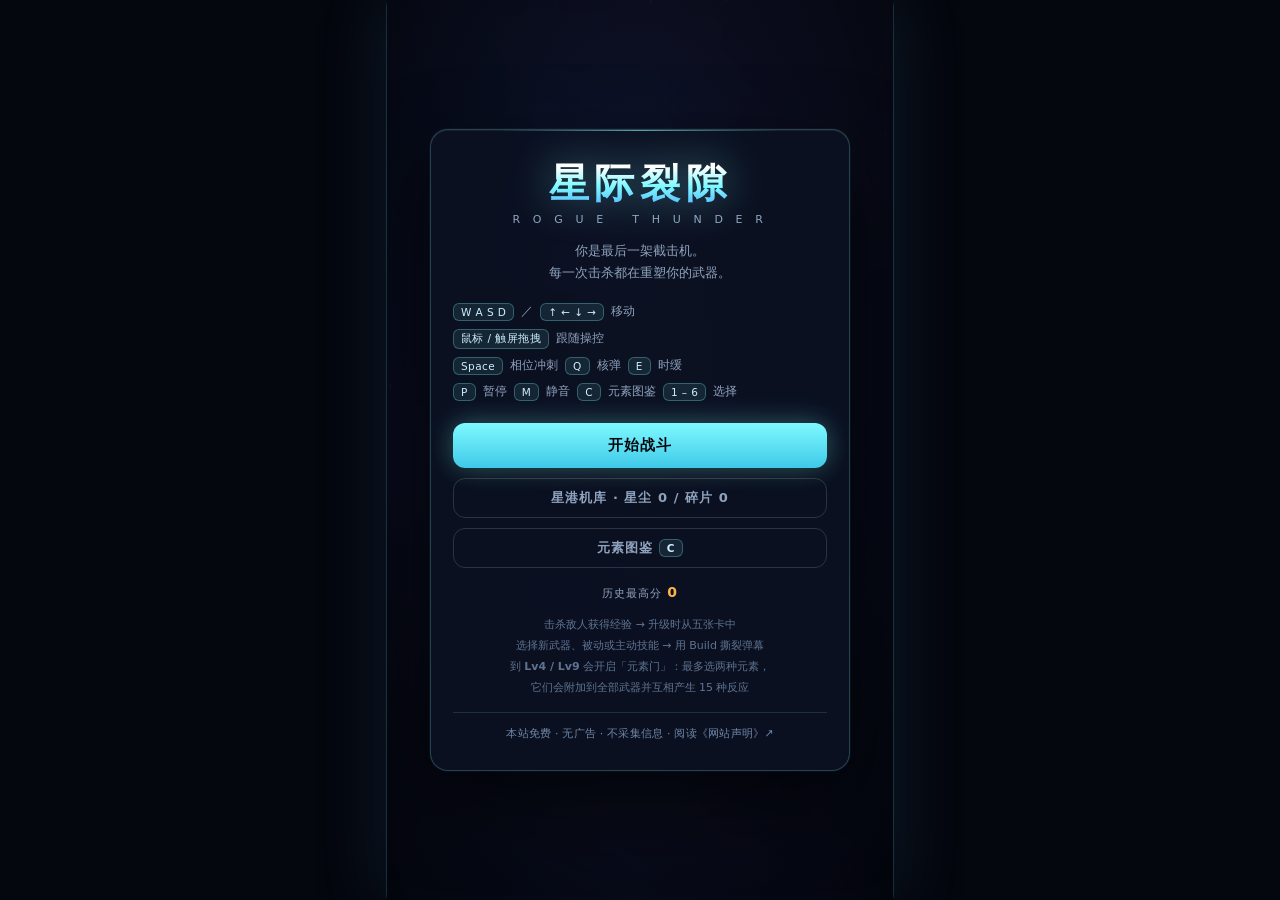
==== commit 1fc67219: "feat(rogue): v3 三期 —— 元进度 + 存档 v2 + 深渊深度 + 机库大厅；并修掉 elemFreeze 重入崩溃 按《设计提案-无尽阶梯与元进度.md》§5 实施三期，四件事一次" ====
--- a/games/thunder-rogue/index.html
+++ b/games/thunder-rogue/index.html
@@ -105,6 +105,7 @@
         </div>
 
         <button id="btnStart" class="btn primary">开始战斗</button>
+        <button id="btnHangar" class="btn ghost">星港机库 · 强化主战机</button>
         <button id="btnCodex" class="btn ghost">元素图鉴 <kbd>C</kbd></button>
         <div class="best">历史最高分 <b id="menuBest">0</b></div>
         <p class="hint">击杀敌人获得经验 → 升级时从五张卡中<br>选择新武器、被动或主动技能 → 用 Build 撕裂弹幕<br>
@@ -139,6 +140,29 @@
         </div>
         <div class="elems-pick" id="elemCards"></div>
         <p class="elem-foot">不可重随 · 不可跳过 · 最多两种元素</p>
+      </div>
+    </div>
+
+    <!-- ======================== 星港机库（元进度） ======================== -->
+    <div id="hangar" class="overlay hidden">
+      <div class="panel hangar-panel">
+        <div class="hg-top">
+          <div>
+            <h2>星港机库</h2>
+            <p class="hg-kicker">META PROGRESSION</p>
+          </div>
+          <div class="hg-res">
+            <div class="hg-res-item"><span>星尘</span><b id="hgDust">0</b></div>
+            <div class="hg-res-item"><span>核心碎片</span><b id="hgCore">0</b></div>
+          </div>
+        </div>
+        <p class="hg-sub">元进度只改变<b>起点</b>，不替代过程 —— 满级约等于白送 4–5 波，<br>
+          不可能靠它无脑撑过 W30。想更强，去调「深渊深度」。</p>
+        <div class="hg-body" id="hgBody"></div>
+        <div class="hg-foot">
+          <button id="btnHangarLaunch" class="btn primary">出 击</button>
+          <button id="btnHangarClose" class="btn ghost">返回主菜单</button>
+        </div>
       </div>
     </div>
 
@@ -183,6 +207,7 @@
 <script src="js/utils.js"></script>
 <script src="js/audio.js"></script>
 <script src="js/elements.js"></script>
+<script src="js/meta.js"></script>
 <script src="js/entities.js"></script>
 <script src="js/upgrades.js"></script>
 <script src="js/waves.js"></script>
--- a/games/thunder-rogue/css/style.css
+++ b/games/thunder-rogue/css/style.css
@@ -237,3 +237,48 @@
   .card{padding:11px 13px}
   .card .ico{width:38px;height:38px;flex-basis:38px;font-size:20px}
 }
+
+/* ======================== 星港机库（元进度 · v3） ======================== */
+.hangar-panel{width:min(468px,100%);max-height:calc(100% - 40px);overflow:auto}
+.hg-top{display:flex;align-items:flex-start;justify-content:space-between;gap:12px}
+.hg-kicker{font-size:9.5px;letter-spacing:.28em;color:var(--dim);margin-top:2px}
+.hg-res{display:flex;gap:14px;text-align:right;flex-shrink:0}
+.hg-res-item span{display:block;font-size:9.5px;letter-spacing:.12em;color:var(--dim)}
+.hg-res-item b{font-size:16px;color:var(--gold)}
+.hg-res-item:nth-child(2) b{color:var(--violet)}
+.hg-sub{font-size:11px;line-height:1.75;color:var(--dim);margin:12px 0 16px}
+.hg-sub b{color:var(--cyan)}
+.hg-body{display:flex;flex-direction:column;gap:8px}
+.hg-h{font-size:10.5px;letter-spacing:.16em;color:var(--cyan);margin-top:8px;padding-bottom:3px;
+  border-bottom:1px solid var(--line)}
+.hg-line,.hg-mod{background:rgba(255,255,255,.04);border:1px solid rgba(255,255,255,.07);
+  border-radius:11px;padding:10px 11px}
+.hg-mod.on{border-color:rgba(176,107,255,.5);background:rgba(176,107,255,.08)}
+.hg-line-head,.hg-mod-head{display:flex;align-items:baseline;justify-content:space-between;gap:8px}
+.hg-line-head b,.hg-mod-head b{font-size:13px;color:var(--ink)}
+.hg-line-head span,.hg-mod-head span{font-size:10.5px;color:var(--dim);letter-spacing:.06em}
+.hg-mod-head span{color:var(--violet)}
+.hg-bar{height:5px;border-radius:3px;background:rgba(255,255,255,.09);margin:7px 0 6px;overflow:hidden}
+.hg-bar i{display:block;height:100%;border-radius:3px;background:linear-gradient(90deg,var(--cyan),var(--blue))}
+.hg-line-info{display:flex;justify-content:space-between;gap:8px;font-size:10.5px;color:var(--dim);align-items:baseline}
+.hg-cost b{color:var(--gold);font-size:12px}
+.hg-cost i{font-style:normal;color:var(--red)}
+.hg-max{color:var(--green)}
+.hg-up,.hg-buy{margin-top:8px;padding:8px;font-size:11.5px}
+.hg-up.off,.hg-buy.off{opacity:.42;cursor:not-allowed}
+.hg-mod p{font-size:10.5px;line-height:1.6;color:var(--dim);margin-top:4px}
+.hg-pick{display:flex;align-items:center;justify-content:space-between;gap:8px;margin-top:7px;
+  font-size:10.5px;color:var(--dim)}
+.hg-pick select{background:#0b1020;color:var(--ink);border:1px solid var(--line);border-radius:7px;
+  padding:5px 7px;font-size:11px;font-family:inherit}
+.hg-abyss{background:rgba(255,85,102,.07);border:1px solid rgba(255,85,102,.28);border-radius:11px;padding:10px 11px}
+.hg-abyss-row{display:flex;align-items:center;gap:10px;justify-content:space-between}
+.hg-abyss-row span{font-size:11px;color:var(--dim);letter-spacing:.1em}
+.hg-abyss-row b{font-size:19px;color:var(--red)}
+.hg-ab{width:44px;margin:0;padding:7px;font-size:15px;line-height:1}
+.hg-ab:disabled{opacity:.35;cursor:not-allowed}
+.hg-abyss p{font-size:10.5px;line-height:1.65;color:var(--dim);margin-top:7px}
+.hg-abyss p b{color:var(--red)}
+.hg-lock{font-size:10.5px;color:var(--dim);padding:9px 11px;border:1px dashed rgba(255,255,255,.16);border-radius:11px}
+.hg-foot{display:flex;flex-direction:column;margin-top:14px}
+.hg-foot .btn{margin-top:8px}
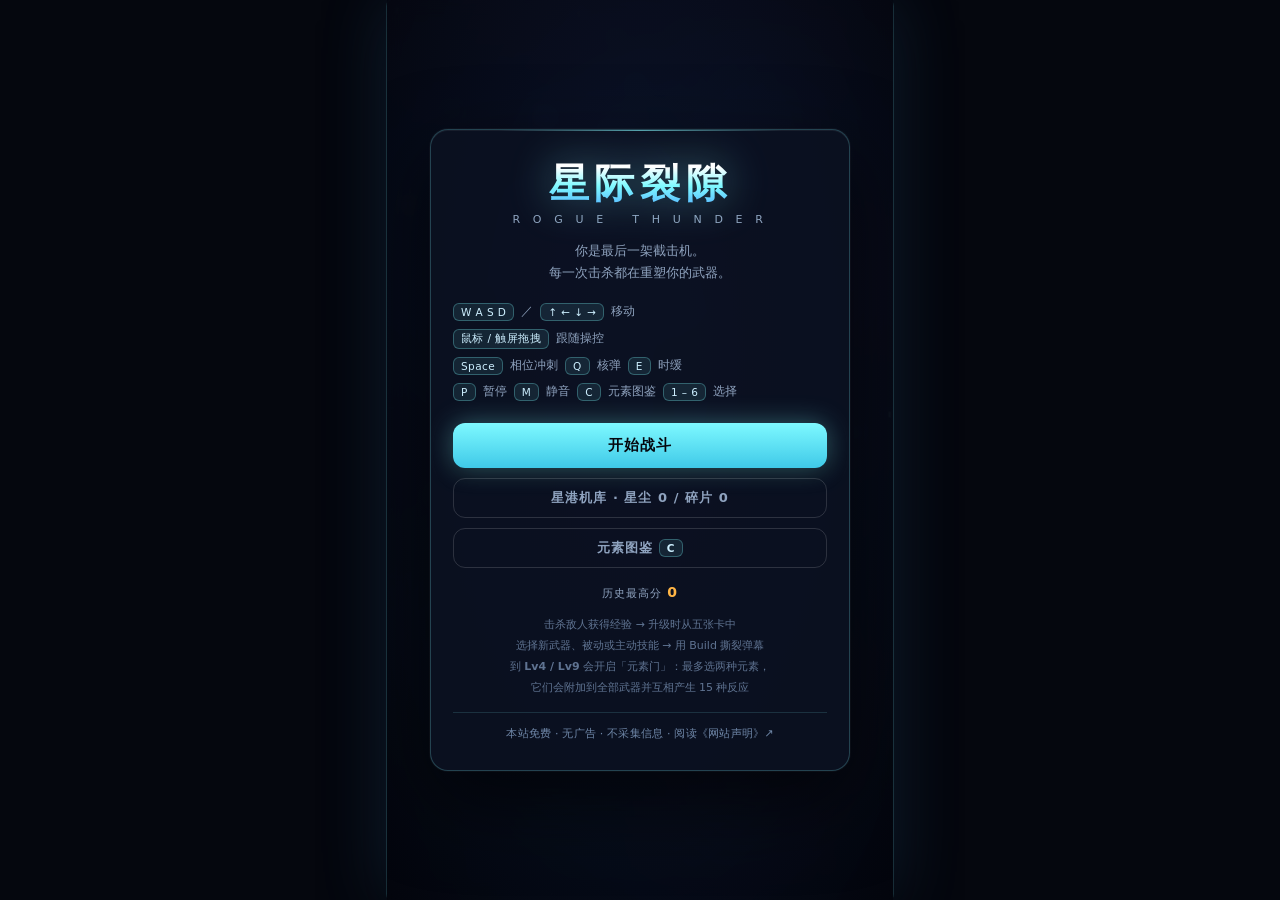
==== commit ff0c924a: "feat(rogue): v3.1 —— 数据驱动的碎片经济修正 + 中途续玩 + 返回菜单 + 移动端技能键 依据《肉鸽数据报告-波次分布与经济刻度》（bot 中位 W15，原假设 W18–24 不" ====
--- a/games/thunder-rogue/index.html
+++ b/games/thunder-rogue/index.html
@@ -68,6 +68,7 @@
           <div class="elems" id="hudElems"></div>
         </div>
         <div class="hud-col-right">
+          <button id="btnHudMenu" class="hud-btn">☰ 菜单</button>
           <div class="wave-tag">WAVE <b id="hudWave">1</b></div>
           <div class="score" id="hudScore">0</div>
           <div class="sub" id="hudKills">击杀 0</div>
@@ -77,6 +78,16 @@
       <div class="hud-bottom">
         <div class="loadout" id="hudLoadout"></div>
         <div class="abilities" id="hudAbilities"></div>
+      </div>
+
+      <!-- 移动端技能按钮（v3.1 · 用户要求四）：手机没有键盘，四个技能必须有可点入口。
+           用 @media (pointer: coarse) 只在触摸设备显示，桌面端保持纯净的键位 UI。
+           注意：它在 #hud 内（随 HUD 显隐），而 #hud 是 pointer-events:none —— 按钮各自打开命中。 -->
+      <div id="touchSkills" class="touch-skills">
+        <button class="tsk hidden" id="tskDash" type="button"><i>⇢</i><small>冲刺</small><u></u></button>
+        <button class="tsk hidden" id="tskBomb" type="button"><i>☢</i><small>核弹</small><u></u></button>
+        <button class="tsk hidden" id="tskSlow" type="button"><i>⧗</i><small>时缓</small><u></u></button>
+        <button class="tsk hidden" id="tskPhase" type="button"><i>⊕</i><small>相位</small><u></u></button>
       </div>
     </div>
 
@@ -104,6 +115,7 @@
           <div class="key-item"><kbd>P</kbd><span>暂停</span><kbd>M</kbd><span>静音</span><kbd>C</kbd><span>元素图鉴</span><kbd>1 – 6</kbd><span>选择</span></div>
         </div>
 
+        <button id="btnContinue" class="btn primary hidden">继续上次战斗 · 第 <b id="continueWave">1</b> 波</button>
         <button id="btnStart" class="btn primary">开始战斗</button>
         <button id="btnHangar" class="btn ghost">星港机库 · 强化主战机</button>
         <button id="btnCodex" class="btn ghost">元素图鉴 <kbd>C</kbd></button>
--- a/games/thunder-rogue/css/style.css
+++ b/games/thunder-rogue/css/style.css
@@ -282,3 +282,36 @@
 .hg-lock{font-size:10.5px;color:var(--dim);padding:9px 11px;border:1px dashed rgba(255,255,255,.16);border-radius:11px}
 .hg-foot{display:flex;flex-direction:column;margin-top:14px}
 .hg-foot .btn{margin-top:8px}
+/* 数据报告 §5：面板很高时「出击」会被推到首屏之外，而"还差 X 星尘"在顶栏 ——
+   留存钩子与出口不在同一屏。改为吸底，保证任何滚动位置都能直接出击。 */
+.hg-foot{position:sticky;bottom:-26px;margin:14px -22px -26px;padding:10px 22px 14px;
+  background:#0c1222;border-top:1px solid var(--line);z-index:2}
+.hg-dim{color:var(--dim);opacity:.8}
+
+/* ======================== HUD 菜单按钮（v3.1） ======================== */
+/* #hud 整体 pointer-events:none，按钮要单独打开命中 */
+.hud-btn{pointer-events:auto;display:block;margin:0 0 6px auto;padding:4px 9px;font-size:10.5px;
+  letter-spacing:.06em;border-radius:8px;cursor:pointer;font-family:inherit;
+  background:rgba(10,18,34,.78);color:var(--dim);border:1px solid rgba(126,249,255,.22)}
+.hud-btn:hover{color:var(--ink);border-color:rgba(126,249,255,.5)}
+.hud-btn:active{transform:translateY(1px)}
+
+/* ======================== 移动端技能按钮（v3.1） ======================== */
+.touch-skills{position:absolute;left:0;right:0;bottom:8px;display:none;justify-content:center;
+  gap:12px;pointer-events:none;z-index:3}
+.touch-skills .tsk{pointer-events:auto;width:56px;height:56px;border-radius:50%;position:relative;
+  overflow:hidden;display:flex;flex-direction:column;align-items:center;justify-content:center;
+  background:rgba(10,18,34,.86);border:1px solid rgba(126,249,255,.34);color:var(--ink);
+  font-family:inherit;cursor:pointer;padding:0;
+  -webkit-tap-highlight-color:transparent;touch-action:manipulation;user-select:none}
+.touch-skills .tsk i{font-style:normal;font-size:19px;line-height:1}
+.touch-skills .tsk small{font-size:9px;color:var(--dim);margin-top:1px;letter-spacing:.04em}
+.touch-skills .tsk u{position:absolute;inset:0;background:rgba(255,255,255,.30);
+  transform-origin:bottom;transform:scaleY(0);pointer-events:none}
+.touch-skills .tsk.off{opacity:.34}
+.touch-skills .tsk:active{transform:scale(.93)}
+/* 只在触摸设备出现；并把 HUD 底行抬起来，避免和技能圈重叠 */
+@media (pointer: coarse){
+  .touch-skills{display:flex}
+  .hud-bottom{margin-bottom:58px}
+}
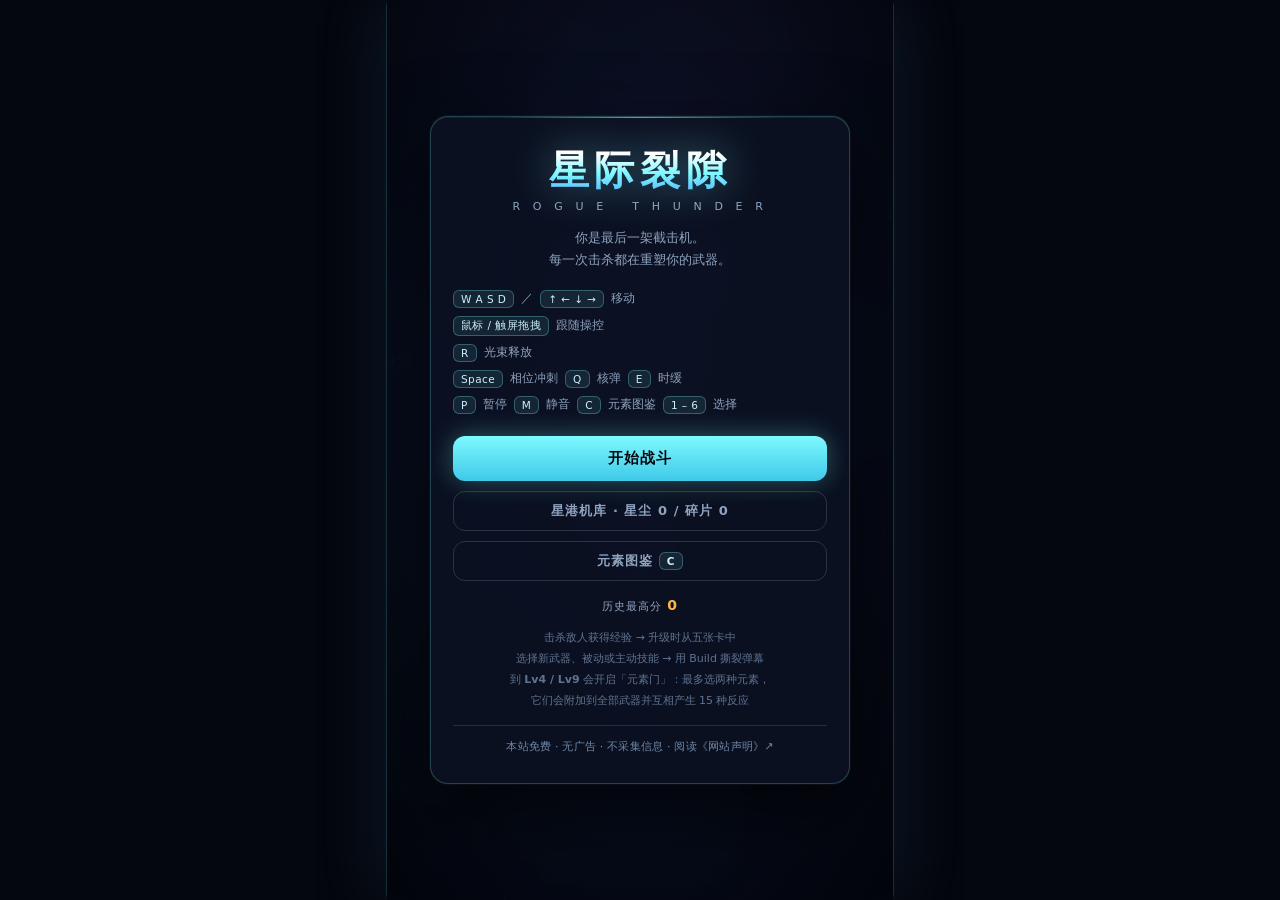
==== commit eb116b7f: "fix(rogue): v3.2 修三个玩家报告的 bug —— 导弹分导指数分裂 / 持续光束攒不满 / 机库升级点不动 ## 1. 导弹分导（t_split）指数分裂 → 卡死 根因：分裂出的子弹" ====
--- a/games/thunder-rogue/index.html
+++ b/games/thunder-rogue/index.html
@@ -88,6 +88,7 @@
         <button class="tsk hidden" id="tskBomb" type="button"><i>☢</i><small>核弹</small><u></u></button>
         <button class="tsk hidden" id="tskSlow" type="button"><i>⧗</i><small>时缓</small><u></u></button>
         <button class="tsk hidden" id="tskPhase" type="button"><i>⊕</i><small>相位</small><u></u></button>
+        <button class="tsk hidden" id="tskLance" type="button"><i>❂</i><small>光束</small><u></u></button>
       </div>
     </div>
 
@@ -111,6 +112,7 @@
         <div class="keys">
           <div class="key-item"><kbd>W A S D</kbd><span>／</span><kbd>↑ ← ↓ →</kbd><span>移动</span></div>
           <div class="key-item"><kbd>鼠标 / 触屏拖拽</kbd><span>跟随操控</span></div>
+          <div class="key-item"><kbd>R</kbd><span>光束释放</span></div>
           <div class="key-item"><kbd>Space</kbd><span>相位冲刺</span><kbd>Q</kbd><span>核弹</span><kbd>E</kbd><span>时缓</span></div>
           <div class="key-item"><kbd>P</kbd><span>暂停</span><kbd>M</kbd><span>静音</span><kbd>C</kbd><span>元素图鉴</span><kbd>1 – 6</kbd><span>选择</span></div>
         </div>
--- a/games/thunder-rogue/css/style.css
+++ b/games/thunder-rogue/css/style.css
@@ -55,6 +55,7 @@
 .energybar{height:5px;width:62%}
 .energybar i{background:linear-gradient(90deg,#7ef9ff,#d9c2ff)}
 .energybar.low i{background:linear-gradient(90deg,#ff5566,#ff8f6b);animation:elow .45s infinite alternate}
+.energybar.over i{background:linear-gradient(90deg,#ffd166,#fff3bf);box-shadow:0 0 10px rgba(255,209,102,.75)}
 @keyframes elow{from{opacity:.4}to{opacity:1}}
 /* 元素徽章（最多 2 个） */
 .elems{display:flex;gap:4px;margin-top:5px;flex-wrap:wrap}
@@ -309,9 +310,10 @@
 .touch-skills .tsk u{position:absolute;inset:0;background:rgba(255,255,255,.30);
   transform-origin:bottom;transform:scaleY(0);pointer-events:none}
 .touch-skills .tsk.off{opacity:.34}
+.touch-skills .tsk.over{border-color:#ffd166;box-shadow:0 0 16px rgba(255,209,102,.55)}
 .touch-skills .tsk:active{transform:scale(.93)}
 /* 只在触摸设备出现；并把 HUD 底行抬起来，避免和技能圈重叠 */
 @media (pointer: coarse){
-  .touch-skills{display:flex}
+  .touch-skills{display:flex;gap:8px}   /* v3.2：加到第 5 个按钮（光束）后，320px 机型也不溢出 */
   .hud-bottom{margin-bottom:58px}
 }
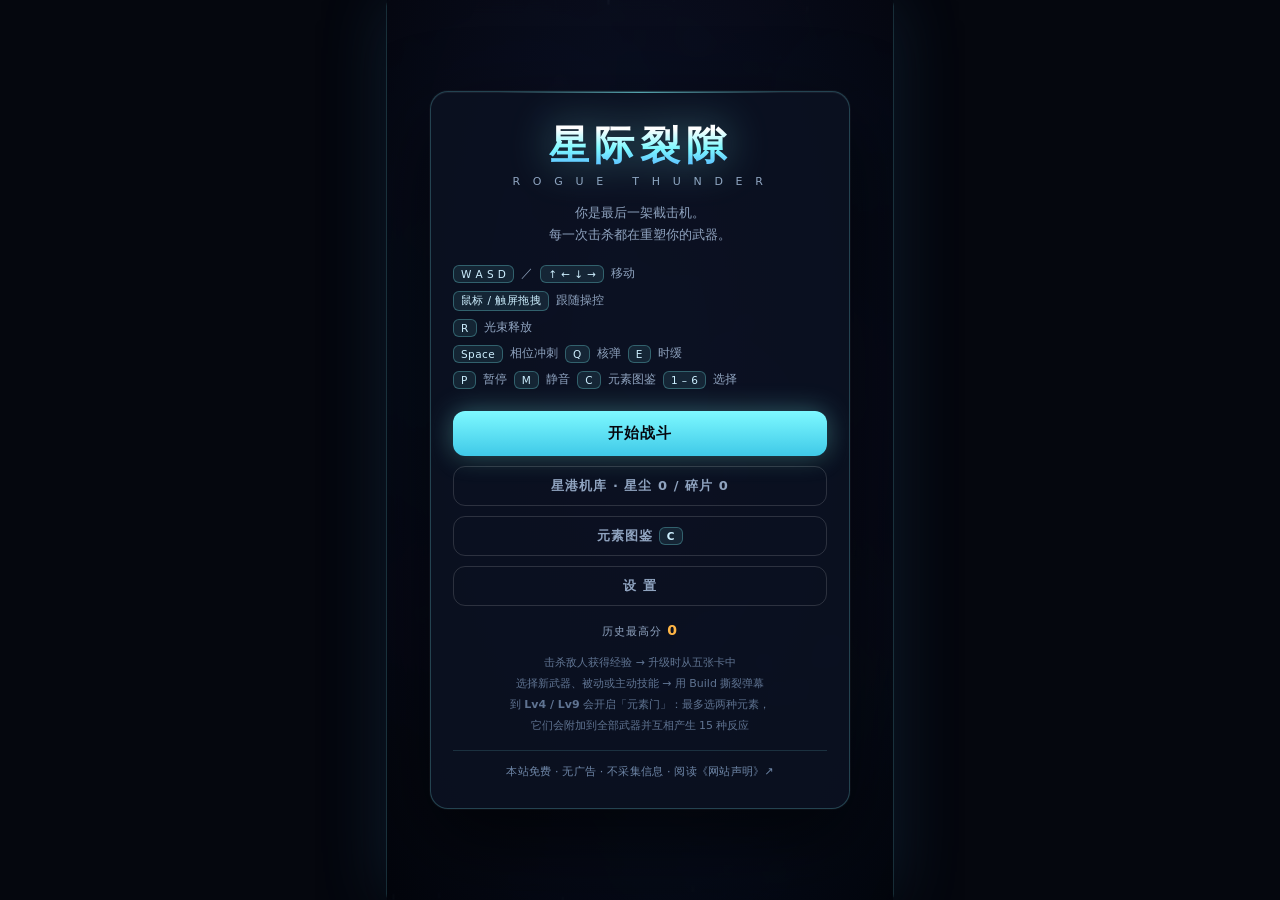
==== commit f1077ae1: "feat(rogue): v3.3 内容扩容一期 —— 武器进化 / 图鉴成就 / 设置 / 内联图标 依据《提案-星际裂隙扩容与大厅重做》的 M0 + M1 主体。主线是"让每一局都值得讲一遍"。 " ====
--- a/games/thunder-rogue/index.html
+++ b/games/thunder-rogue/index.html
@@ -68,7 +68,7 @@
           <div class="elems" id="hudElems"></div>
         </div>
         <div class="hud-col-right">
-          <button id="btnHudMenu" class="hud-btn">☰ 菜单</button>
+          <button id="btnHudMenu" class="hud-btn"><i class="hud-ic" data-icon="menu"></i>菜单</button>
           <div class="wave-tag">WAVE <b id="hudWave">1</b></div>
           <div class="score" id="hudScore">0</div>
           <div class="sub" id="hudKills">击杀 0</div>
@@ -84,11 +84,11 @@
            用 @media (pointer: coarse) 只在触摸设备显示，桌面端保持纯净的键位 UI。
            注意：它在 #hud 内（随 HUD 显隐），而 #hud 是 pointer-events:none —— 按钮各自打开命中。 -->
       <div id="touchSkills" class="touch-skills">
-        <button class="tsk hidden" id="tskDash" type="button"><i>⇢</i><small>冲刺</small><u></u></button>
-        <button class="tsk hidden" id="tskBomb" type="button"><i>☢</i><small>核弹</small><u></u></button>
-        <button class="tsk hidden" id="tskSlow" type="button"><i>⧗</i><small>时缓</small><u></u></button>
-        <button class="tsk hidden" id="tskPhase" type="button"><i>⊕</i><small>相位</small><u></u></button>
-        <button class="tsk hidden" id="tskLance" type="button"><i>❂</i><small>光束</small><u></u></button>
+        <button class="tsk hidden" id="tskDash" type="button"><i data-icon="dash"></i><small>冲刺</small><u></u></button>
+        <button class="tsk hidden" id="tskBomb" type="button"><i data-icon="bomb"></i><small>核弹</small><u></u></button>
+        <button class="tsk hidden" id="tskSlow" type="button"><i data-icon="slow"></i><small>时缓</small><u></u></button>
+        <button class="tsk hidden" id="tskPhase" type="button"><i data-icon="phase"></i><small>相位</small><u></u></button>
+        <button class="tsk hidden" id="tskLance" type="button"><i data-icon="lance"></i><small>光束</small><u></u></button>
       </div>
     </div>
 
@@ -121,6 +121,7 @@
         <button id="btnStart" class="btn primary">开始战斗</button>
         <button id="btnHangar" class="btn ghost">星港机库 · 强化主战机</button>
         <button id="btnCodex" class="btn ghost">元素图鉴 <kbd>C</kbd></button>
+        <button id="btnSettings" class="btn ghost">设 置</button>
         <div class="best">历史最高分 <b id="menuBest">0</b></div>
         <p class="hint">击杀敌人获得经验 → 升级时从五张卡中<br>选择新武器、被动或主动技能 → 用 Build 撕裂弹幕<br>
           到 <b>Lv4 / Lv9</b> 会开启「元素门」：最多选两种元素，<br>它们会附加到全部武器并互相产生 15 种反应</p>
@@ -199,7 +200,48 @@
         <p class="tagline">按 <kbd>P</kbd> 或点击继续</p>
         <button id="btnResume" class="btn primary">继续</button>
         <button id="btnCodexPause" class="btn ghost">元素图鉴 <kbd>C</kbd></button>
+        <button id="btnSettingsPause" class="btn ghost">设 置</button>
         <button id="btnQuit" class="btn ghost">放弃本次战斗</button>
+      </div>
+    </div>
+
+    <!-- ======================== 设置（v3.3） ======================== -->
+    <div id="settings" class="overlay hidden">
+      <div class="panel narrow">
+        <h2>设 置</h2>
+        <p class="tagline">只存在本机浏览器里，不上传</p>
+        <div class="set-body">
+          <div class="set-row">
+            <span>特效强度</span>
+            <div class="seg set-seg" id="setFx">
+              <button type="button" data-fx="high">高</button>
+              <button type="button" data-fx="low">低</button>
+              <button type="button" data-fx="off">关</button>
+            </div>
+          </div>
+          <div class="set-row">
+            <span>屏幕震动</span>
+            <button type="button" class="btn ghost set-toggle" id="setShake">开</button>
+          </div>
+          <div class="set-row">
+            <span>弹幕高对比</span>
+            <button type="button" class="btn ghost set-toggle" id="setContrast">关</button>
+          </div>
+          <div class="set-row">
+            <span>舰体涂装</span>
+            <div class="seg set-seg" id="setSkin"></div>
+          </div>
+          <label class="set-row"><span>主音量</span>
+            <input type="range" id="setVolMaster" min="0" max="100" step="5"><b id="setVolMasterV">100</b>
+          </label>
+          <label class="set-row"><span>音效</span>
+            <input type="range" id="setVolSfx" min="0" max="100" step="5"><b id="setVolSfxV">100</b>
+          </label>
+          <label class="set-row"><span>音乐</span>
+            <input type="range" id="setVolMusic" min="0" max="100" step="5"><b id="setVolMusicV">100</b>
+          </label>
+        </div>
+        <button id="btnSettingsClose" class="btn primary">关 闭</button>
       </div>
     </div>
 
@@ -208,6 +250,7 @@
       <div class="panel">
         <h2 id="overTitle">舰体损毁</h2>
         <p class="tagline" id="overRank"></p>
+        <p class="over-story hidden" id="overStory"></p>
         <div class="stats" id="overStats"></div>
         <div class="build-list" id="overBuild"></div>
         <button id="btnRetry" class="btn primary">再次出击</button>
@@ -218,10 +261,12 @@
   </div>
 </div>
 
+<script src="js/icons.js"></script>
 <script src="js/utils.js"></script>
 <script src="js/audio.js"></script>
 <script src="js/elements.js"></script>
 <script src="js/meta.js"></script>
+<script src="js/codex.js"></script>
 <script src="js/entities.js"></script>
 <script src="js/upgrades.js"></script>
 <script src="js/waves.js"></script>
--- a/games/thunder-rogue/css/style.css
+++ b/games/thunder-rogue/css/style.css
@@ -317,3 +317,44 @@
   .touch-skills{display:flex;gap:8px}   /* v3.2：加到第 5 个按钮（光束）后，320px 机型也不溢出 */
   .hud-bottom{margin-bottom:58px}
 }
+
+/* ======================== 内联 SVG 图标（v3.3） ========================
+   替换掉散落各处的 Unicode 字符图标（⚡🔥☢🛡 在 Android / iOS 会渲染成彩色 emoji）。
+   所有图标统一走 icons.js 的 iconHtml() / cardIconHtml()，尺寸与基线只在这里定。 */
+.ic{display:block;flex:0 0 auto}
+.echip .ic,.wchip .ic,.ecard .eg .ic{display:inline-block;vertical-align:-2px}
+.hud-btn .hud-ic{display:inline-flex;vertical-align:-3px;margin-right:4px}
+.ab .ic{opacity:.95}
+.touch-skills .tsk i{display:flex;align-items:center;justify-content:center}
+.hg-line-head b .ic{display:inline-block;vertical-align:-3px;margin-right:5px}
+#codexBody b .ic{display:inline-block;vertical-align:-3px;margin-right:2px}
+.card .ico .ic{width:22px;height:22px}
+
+/* ======================== 设置面板（v3.3） ======================== */
+.set-body{display:grid;gap:9px;margin:4px 0 16px}
+.set-row{display:flex;align-items:center;justify-content:space-between;gap:12px;
+  padding:10px 12px;border:1px solid rgba(255,255,255,.10);border-radius:10px;
+  background:rgba(16,24,42,.55);font-size:12.5px;color:var(--dim)}
+.set-row>span{flex:0 0 auto;letter-spacing:.06em}
+.set-row input[type="range"]{flex:1 1 auto;accent-color:#7ef9ff;height:22px;background:transparent}
+.set-row b{flex:0 0 34px;text-align:right;color:var(--ink);font-variant-numeric:tabular-nums;font-size:12px}
+.set-seg button{min-height:30px;padding:4px 12px;font-size:12px}
+.set-seg button.on{background:#7ef9ff;color:#06101c}
+.set-toggle{min-height:32px;padding:4px 16px;font-size:12px}
+.set-toggle.on{border-color:#7ef9ff;color:#7ef9ff}
+
+/* ======================== 结算故事 + 图鉴（v3.3） ======================== */
+.over-story{margin:2px 0 12px;padding:10px 12px;border-radius:10px;font-size:11.5px;line-height:1.75;
+  color:#cfe4ff;background:rgba(126,249,255,.07);border:1px solid rgba(126,249,255,.22);text-align:left}
+.over-story.hidden{display:none}
+.cd-sec{margin-top:18px;border-top:1px dashed rgba(255,255,255,.14);padding-top:12px}
+.cd-sec h3{margin:0 0 8px;font-size:13px;color:var(--ink);letter-spacing:.08em}
+.cd-sec h3 b{color:#7ef9ff;font-size:12px;margin-left:6px}
+.cd-row{display:grid;grid-template-columns:96px 1fr 30px;gap:8px;align-items:baseline;
+  padding:6px 8px;border-radius:8px;font-size:11px;color:var(--dim);
+  background:rgba(255,255,255,.03);margin-bottom:4px}
+.cd-row b{color:var(--ink);font-weight:600;font-size:11.5px}
+.cd-row span{line-height:1.5}
+.cd-row i{text-align:right;font-style:normal;color:#7ef9ff;font-variant-numeric:tabular-nums}
+.cd-row.lock{opacity:.5}
+.cd-row.on{border-left:2px solid #7ef9ff}
